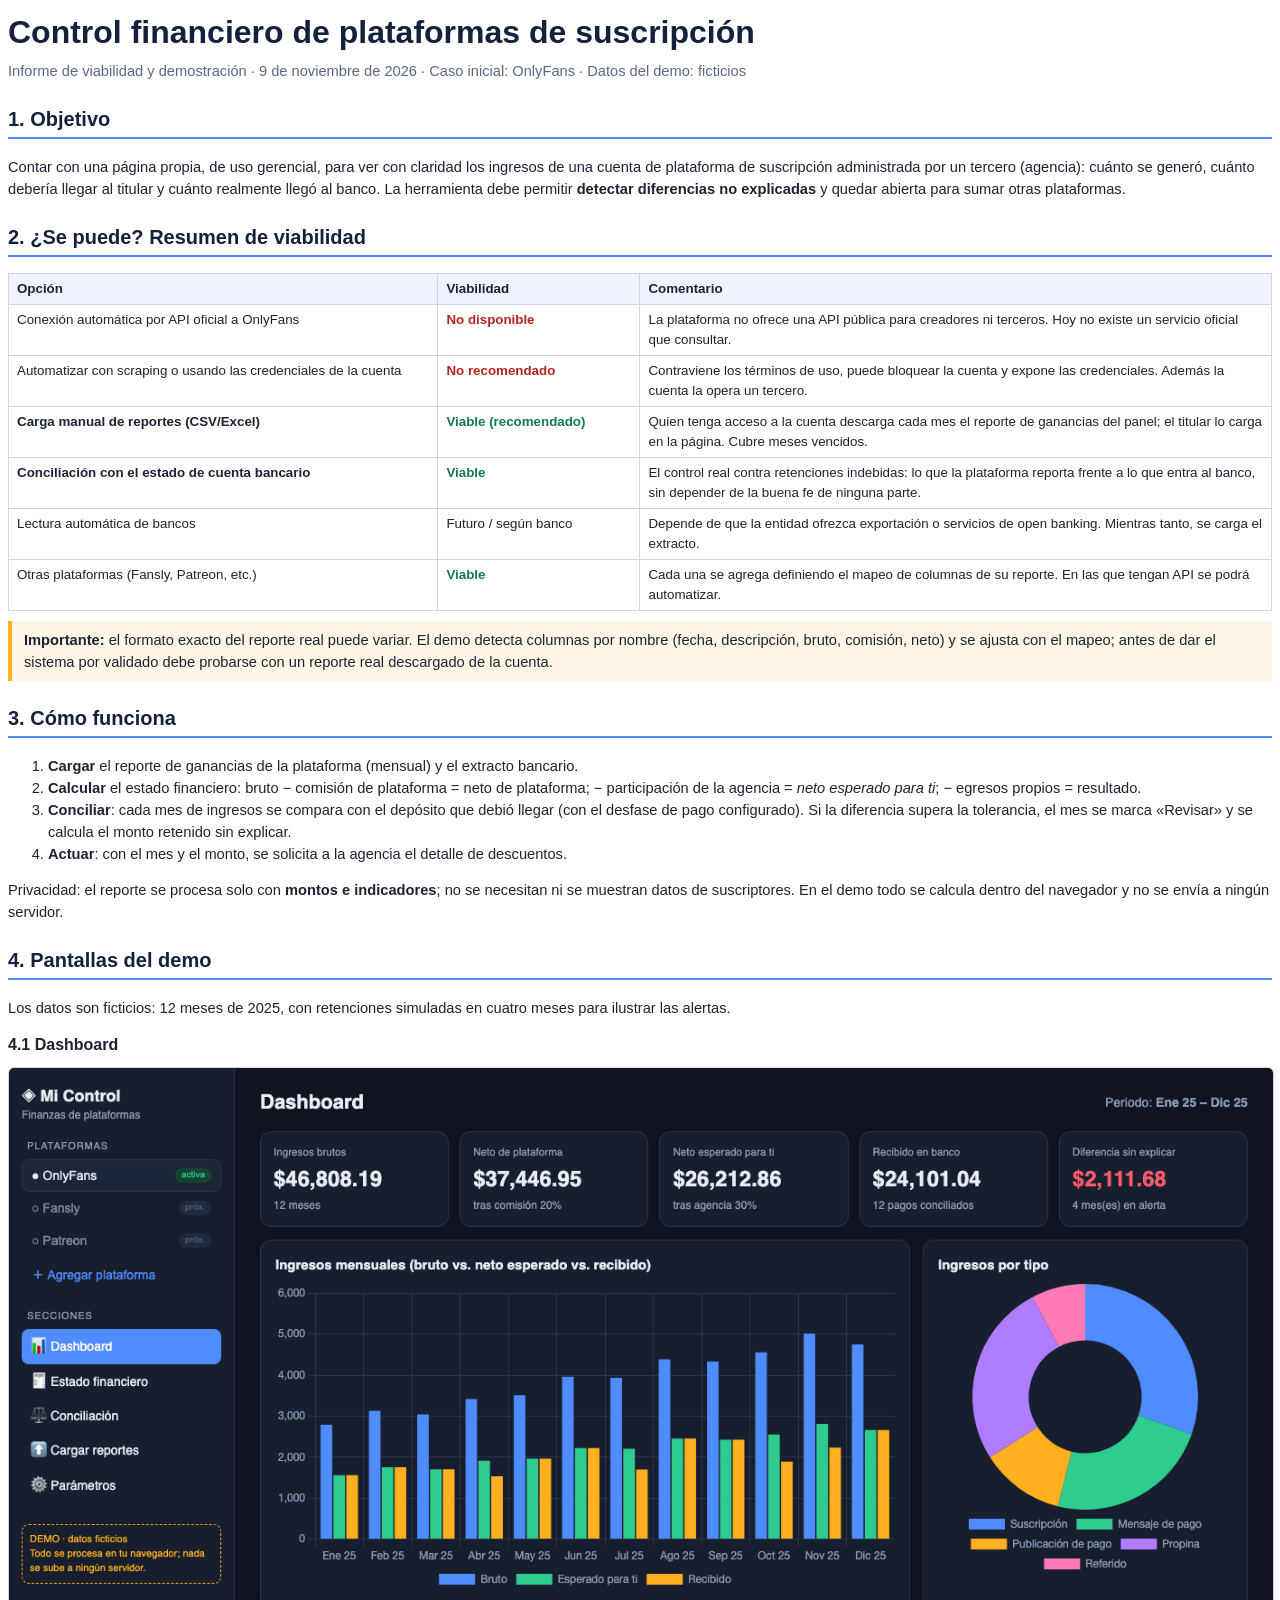
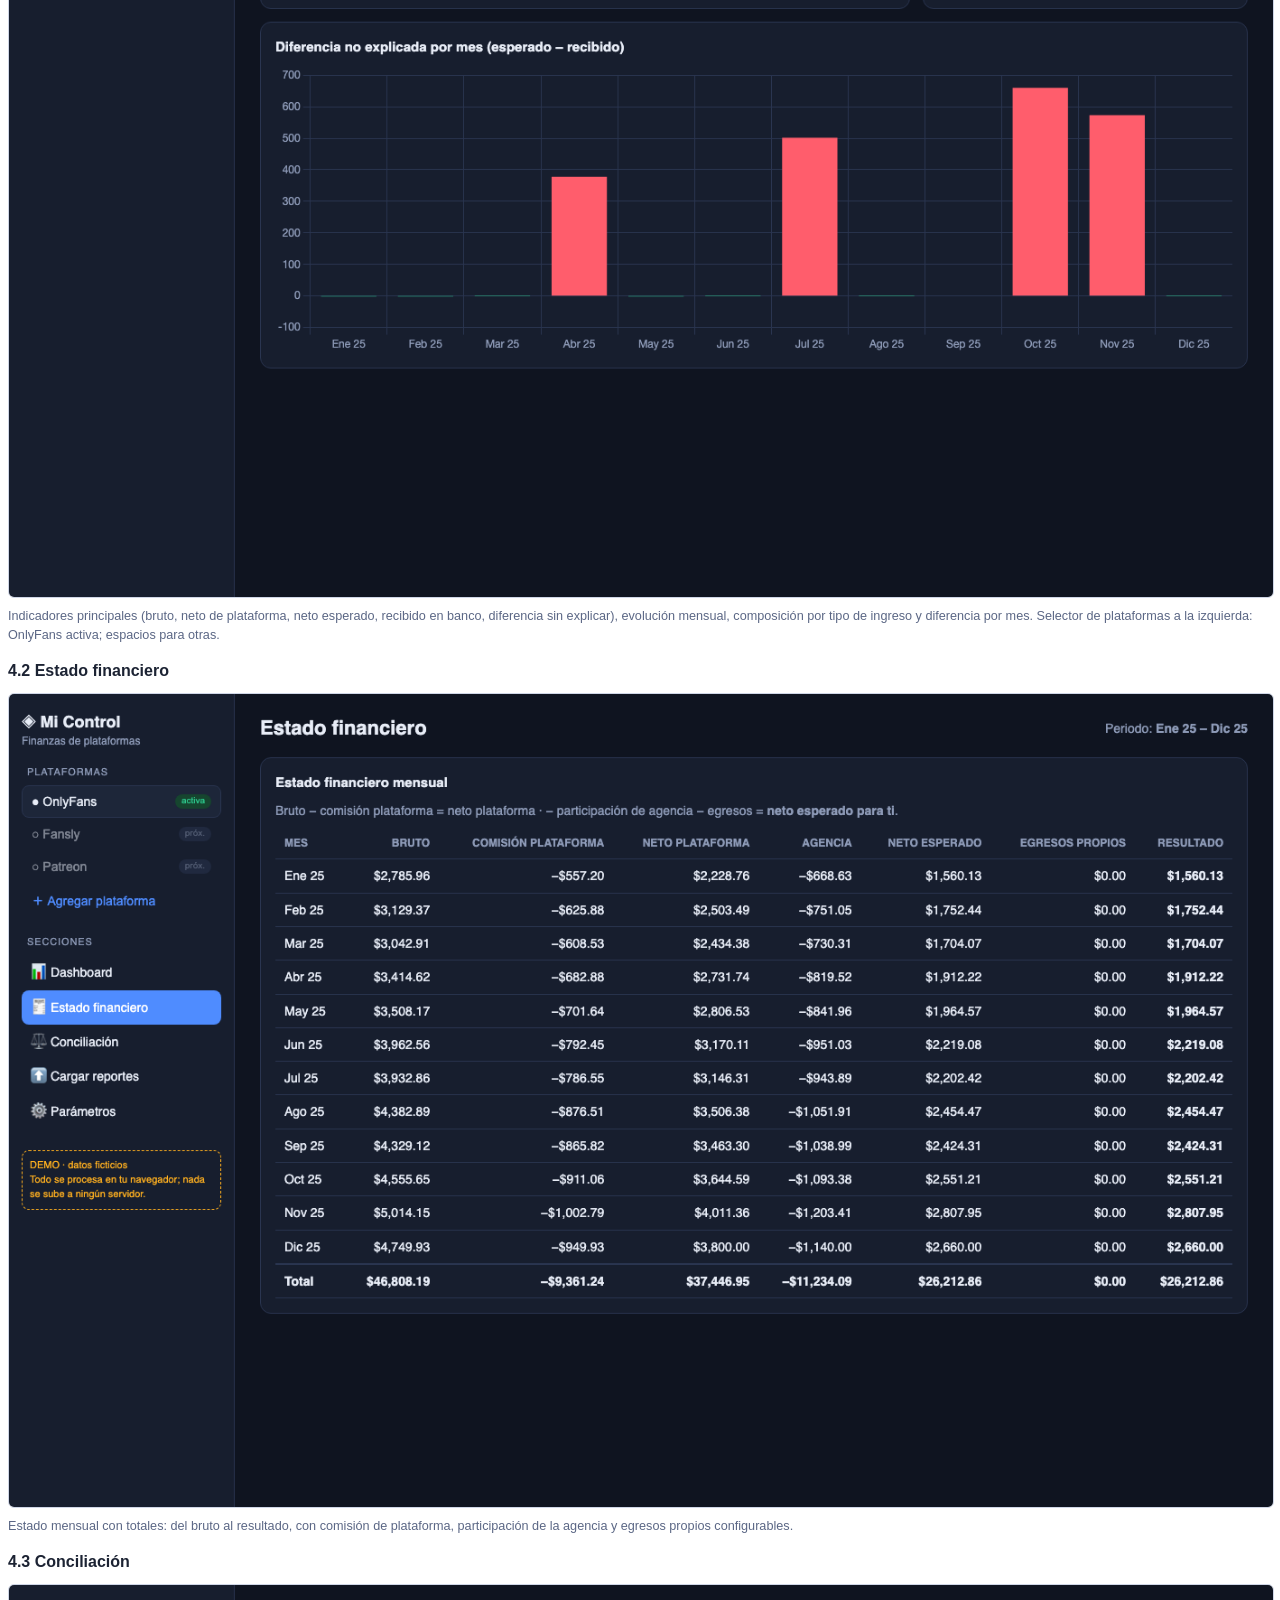
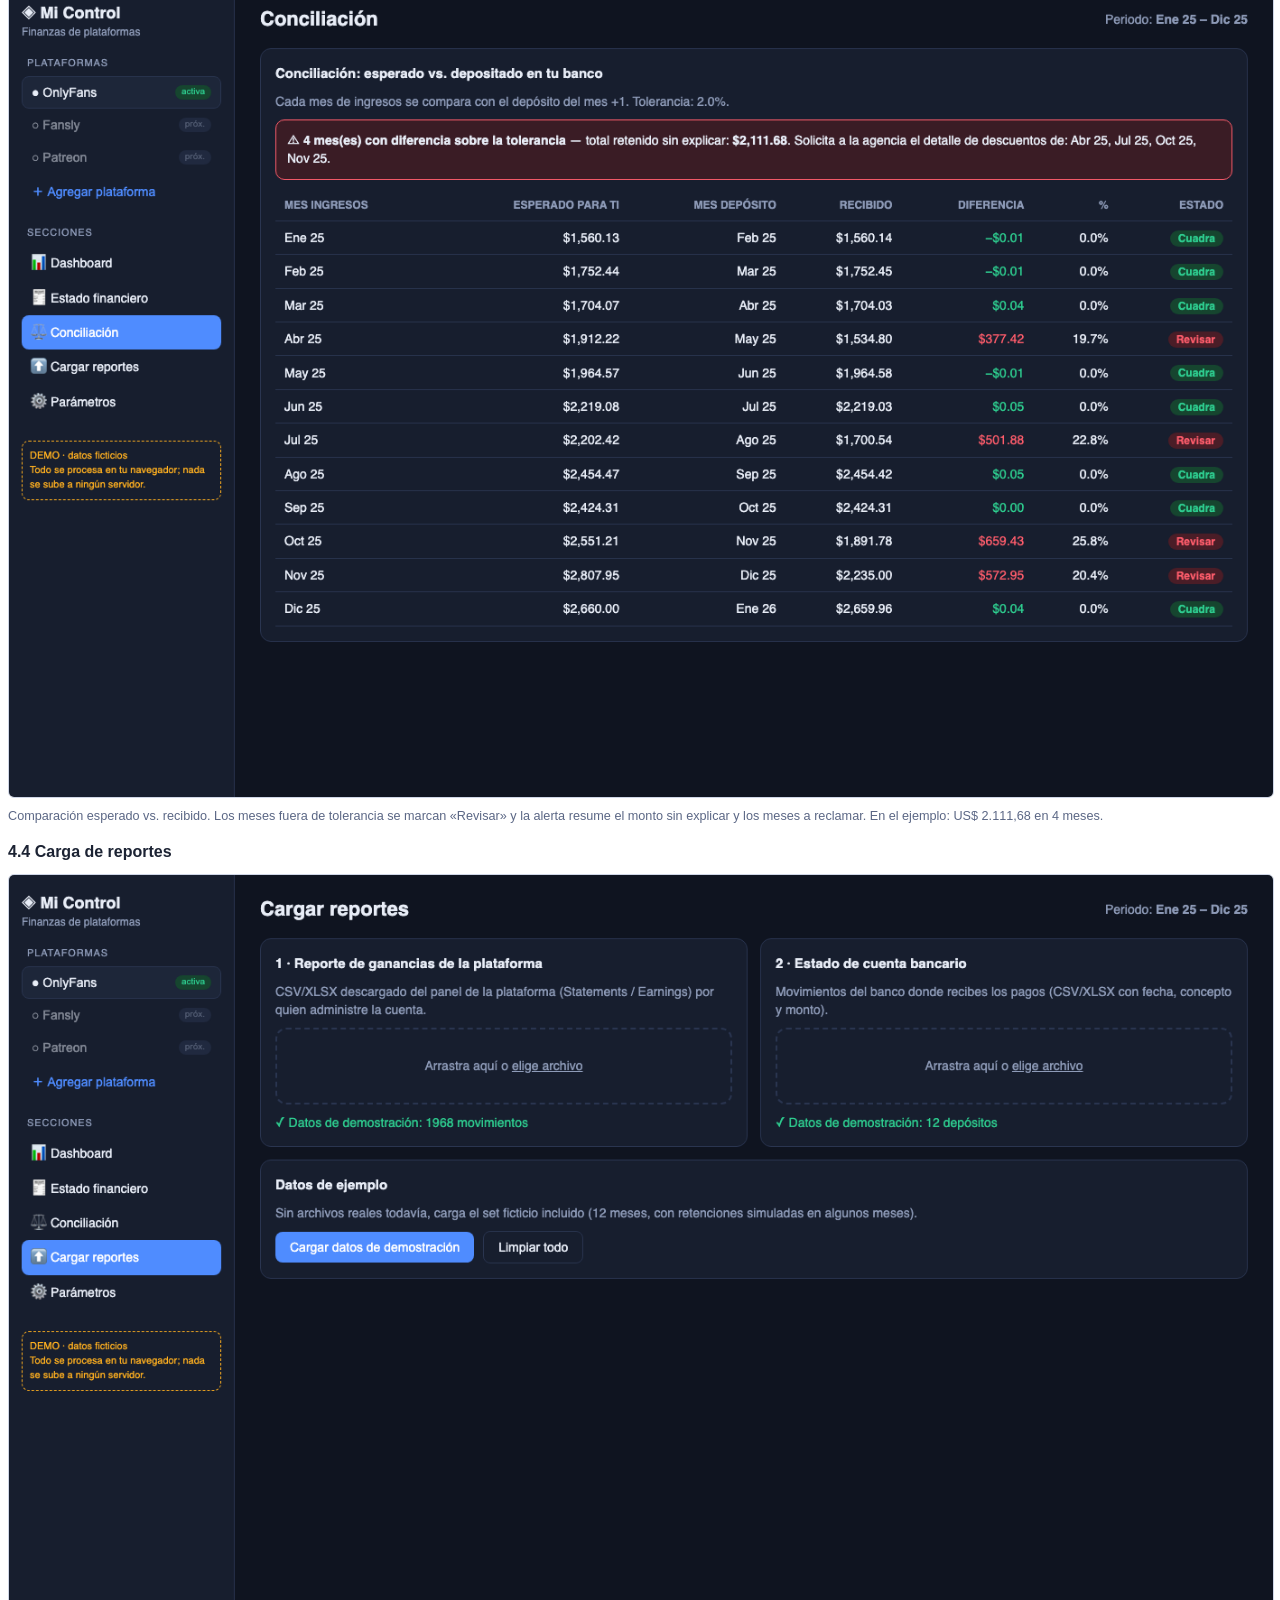
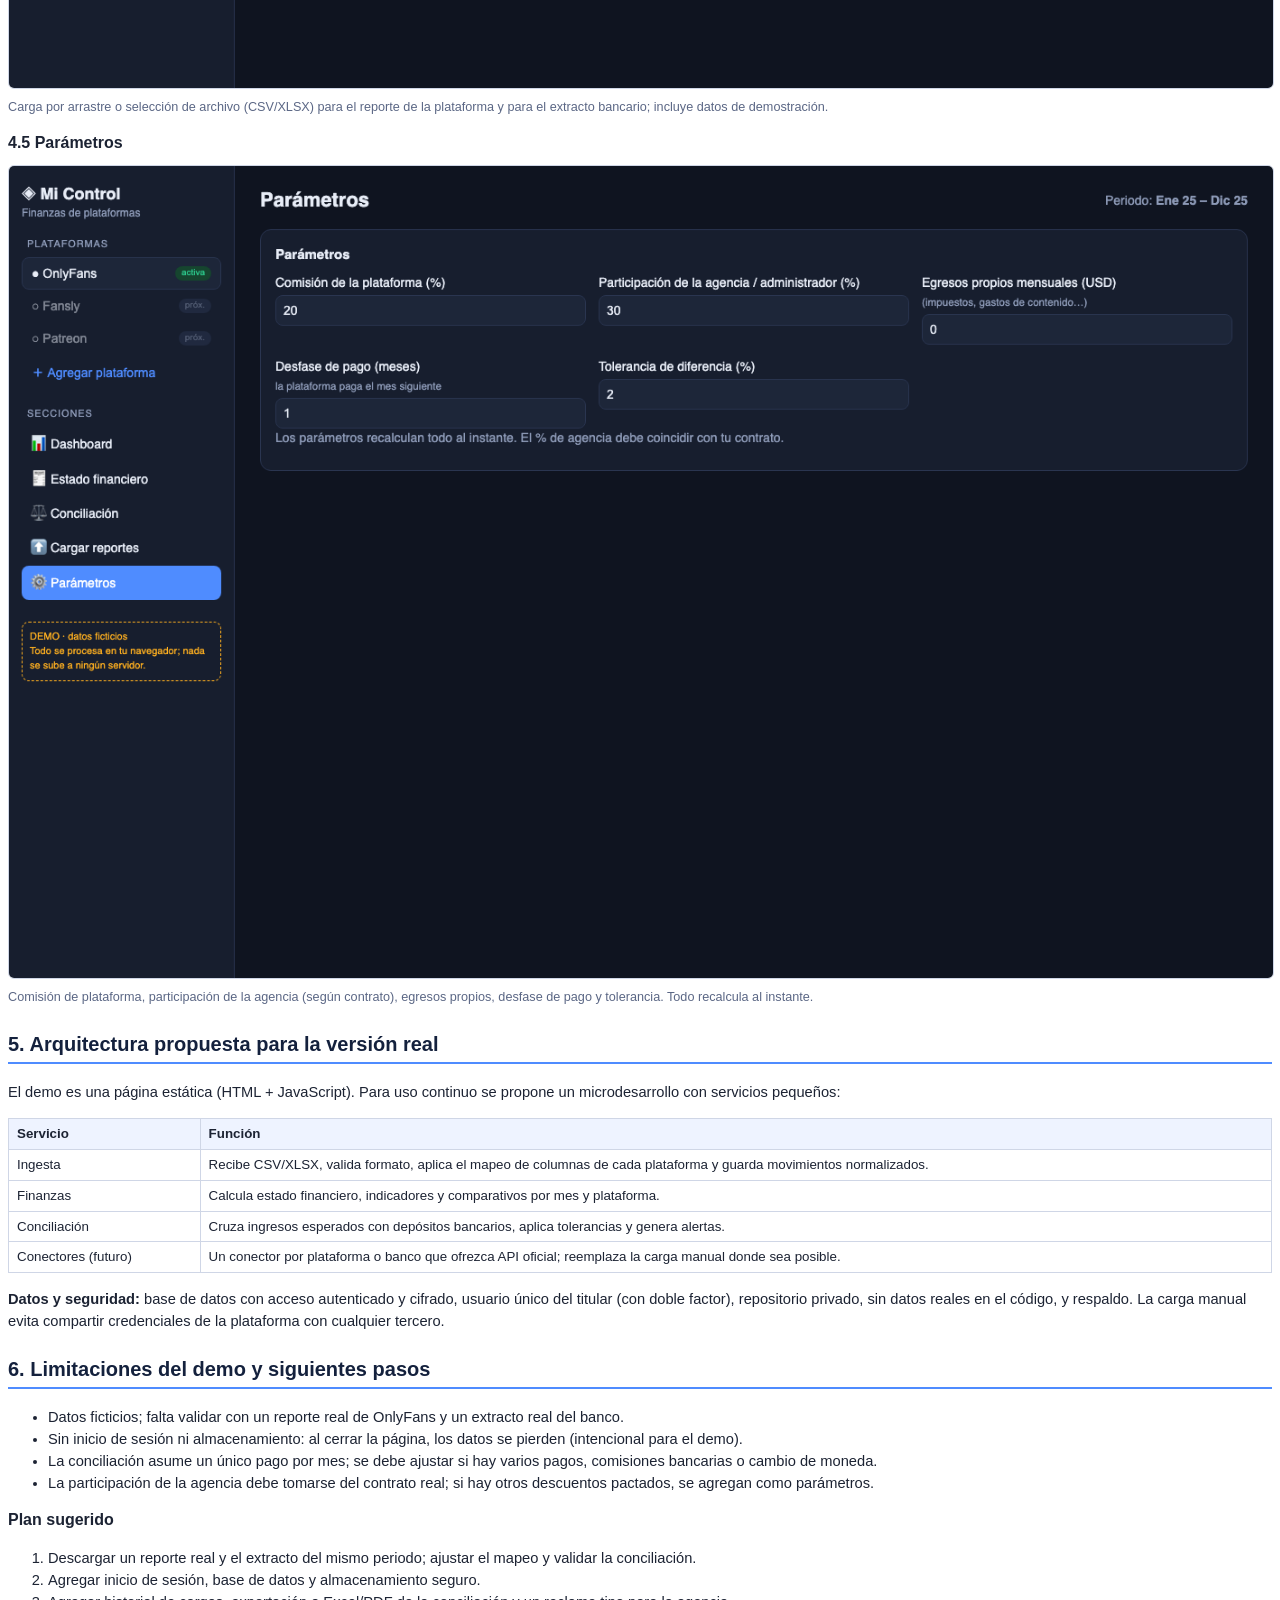
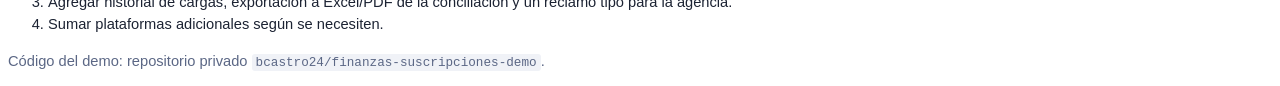
==== informe/informe.html @ e1f238df "Demo de control financiero de plataformas de suscripción + informe de viabilidad Co-Authored-By: Cla" ====
<!doctype html><html lang="es"><head><meta charset="utf-8"><title>Informe de viabilidad — Control financiero de plataformas de suscripción</title>
<style>
@page{size:A4;margin:16mm 15mm}body{font:11pt/1.5 -apple-system,Helvetica,Arial,sans-serif;color:#1c2333}
h1{font-size:24pt;margin:0 0 4px;color:#14213d}h2{font-size:15pt;color:#14213d;border-bottom:2px solid #4f8cff;padding-bottom:3px;margin-top:22px;page-break-after:avoid}h3{font-size:12pt;margin:14px 0 4px}
.sub{color:#5b6785;margin-bottom:14px}.box{background:#eef3ff;border-left:4px solid #4f8cff;padding:8px 12px;margin:10px 0}.warn{background:#fff6e5;border-left-color:#ffb020}
table{border-collapse:collapse;width:100%;font-size:10pt;margin:8px 0}th,td{border:1px solid #cfd6e6;padding:5px 8px;text-align:left;vertical-align:top}th{background:#eef3ff}
figure{margin:10px 0;page-break-inside:avoid}figure img{width:100%;border:1px solid #cfd6e6;border-radius:6px}figcaption{font-size:9.5pt;color:#5b6785;margin-top:3px}
.ok{color:#127a4f;font-weight:600}.no{color:#b3261e;font-weight:600}.pb{page-break-before:always}code{background:#f0f2f7;padding:1px 4px;border-radius:3px;font-size:9.5pt}
</style></head><body>
<h1>Control financiero de plataformas de suscripción</h1>
<div class="sub">Informe de viabilidad y demostración · 9 de noviembre de 2026 · Caso inicial: OnlyFans · Datos del demo: ficticios</div>

<h2>1. Objetivo</h2>
<p>Contar con una página propia, de uso gerencial, para ver con claridad los ingresos de una cuenta de plataforma de suscripción administrada por un tercero (agencia): cuánto se generó, cuánto debería llegar al titular y cuánto realmente llegó al banco. La herramienta debe permitir <b>detectar diferencias no explicadas</b> y quedar abierta para sumar otras plataformas.</p>

<h2>2. ¿Se puede? Resumen de viabilidad</h2>
<table><tr><th style="width:34%">Opción</th><th style="width:16%">Viabilidad</th><th>Comentario</th></tr>
<tr><td>Conexión automática por API oficial a OnlyFans</td><td class="no">No disponible</td><td>La plataforma no ofrece una API pública para creadores ni terceros. Hoy no existe un servicio oficial que consultar.</td></tr>
<tr><td>Automatizar con scraping o usando las credenciales de la cuenta</td><td class="no">No recomendado</td><td>Contraviene los términos de uso, puede bloquear la cuenta y expone las credenciales. Además la cuenta la opera un tercero.</td></tr>
<tr><td><b>Carga manual de reportes (CSV/Excel)</b></td><td class="ok">Viable (recomendado)</td><td>Quien tenga acceso a la cuenta descarga cada mes el reporte de ganancias del panel; el titular lo carga en la página. Cubre meses vencidos.</td></tr>
<tr><td><b>Conciliación con el estado de cuenta bancario</b></td><td class="ok">Viable</td><td>El control real contra retenciones indebidas: lo que la plataforma reporta frente a lo que entra al banco, sin depender de la buena fe de ninguna parte.</td></tr>
<tr><td>Lectura automática de bancos</td><td>Futuro / según banco</td><td>Depende de que la entidad ofrezca exportación o servicios de open banking. Mientras tanto, se carga el extracto.</td></tr>
<tr><td>Otras plataformas (Fansly, Patreon, etc.)</td><td class="ok">Viable</td><td>Cada una se agrega definiendo el mapeo de columnas de su reporte. En las que tengan API se podrá automatizar.</td></tr></table>
<div class="box warn"><b>Importante:</b> el formato exacto del reporte real puede variar. El demo detecta columnas por nombre (fecha, descripción, bruto, comisión, neto) y se ajusta con el mapeo; antes de dar el sistema por validado debe probarse con un reporte real descargado de la cuenta.</div>

<h2>3. Cómo funciona</h2>
<ol><li><b>Cargar</b> el reporte de ganancias de la plataforma (mensual) y el extracto bancario.</li>
<li><b>Calcular</b> el estado financiero: bruto − comisión de plataforma = neto de plataforma; − participación de la agencia = <i>neto esperado para ti</i>; − egresos propios = resultado.</li>
<li><b>Conciliar</b>: cada mes de ingresos se compara con el depósito que debió llegar (con el desfase de pago configurado). Si la diferencia supera la tolerancia, el mes se marca «Revisar» y se calcula el monto retenido sin explicar.</li>
<li><b>Actuar</b>: con el mes y el monto, se solicita a la agencia el detalle de descuentos.</li></ol>
<p>Privacidad: el reporte se procesa solo con <b>montos e indicadores</b>; no se necesitan ni se muestran datos de suscriptores. En el demo todo se calcula dentro del navegador y no se envía a ningún servidor.</p>

<h2 class="pb">4. Pantallas del demo</h2>
<p>Los datos son ficticios: 12 meses de 2025, con retenciones simuladas en cuatro meses para ilustrar las alertas.</p>
<h3>4.1 Dashboard</h3>
<figure><img src="capturas/dash.png"><figcaption>Indicadores principales (bruto, neto de plataforma, neto esperado, recibido en banco, diferencia sin explicar), evolución mensual, composición por tipo de ingreso y diferencia por mes. Selector de plataformas a la izquierda: OnlyFans activa; espacios para otras.</figcaption></figure>
<h3 class="pb">4.2 Estado financiero</h3>
<figure><img src="capturas/estado.png"><figcaption>Estado mensual con totales: del bruto al resultado, con comisión de plataforma, participación de la agencia y egresos propios configurables.</figcaption></figure>
<h3>4.3 Conciliación</h3>
<figure><img src="capturas/conc.png"><figcaption>Comparación esperado vs. recibido. Los meses fuera de tolerancia se marcan «Revisar» y la alerta resume el monto sin explicar y los meses a reclamar. En el ejemplo: US$ 2.111,68 en 4 meses.</figcaption></figure>
<h3 class="pb">4.4 Carga de reportes</h3>
<figure><img src="capturas/cargar.png"><figcaption>Carga por arrastre o selección de archivo (CSV/XLSX) para el reporte de la plataforma y para el extracto bancario; incluye datos de demostración.</figcaption></figure>
<h3>4.5 Parámetros</h3>
<figure><img src="capturas/config.png"><figcaption>Comisión de plataforma, participación de la agencia (según contrato), egresos propios, desfase de pago y tolerancia. Todo recalcula al instante.</figcaption></figure>

<h2>5. Arquitectura propuesta para la versión real</h2>
<p>El demo es una página estática (HTML + JavaScript). Para uso continuo se propone un microdesarrollo con servicios pequeños:</p>
<table><tr><th>Servicio</th><th>Función</th></tr>
<tr><td>Ingesta</td><td>Recibe CSV/XLSX, valida formato, aplica el mapeo de columnas de cada plataforma y guarda movimientos normalizados.</td></tr>
<tr><td>Finanzas</td><td>Calcula estado financiero, indicadores y comparativos por mes y plataforma.</td></tr>
<tr><td>Conciliación</td><td>Cruza ingresos esperados con depósitos bancarios, aplica tolerancias y genera alertas.</td></tr>
<tr><td>Conectores (futuro)</td><td>Un conector por plataforma o banco que ofrezca API oficial; reemplaza la carga manual donde sea posible.</td></tr></table>
<p><b>Datos y seguridad:</b> base de datos con acceso autenticado y cifrado, usuario único del titular (con doble factor), repositorio privado, sin datos reales en el código, y respaldo. La carga manual evita compartir credenciales de la plataforma con cualquier tercero.</p>

<h2>6. Limitaciones del demo y siguientes pasos</h2>
<ul><li>Datos ficticios; falta validar con un reporte real de OnlyFans y un extracto real del banco.</li>
<li>Sin inicio de sesión ni almacenamiento: al cerrar la página, los datos se pierden (intencional para el demo).</li>
<li>La conciliación asume un único pago por mes; se debe ajustar si hay varios pagos, comisiones bancarias o cambio de moneda.</li>
<li>La participación de la agencia debe tomarse del contrato real; si hay otros descuentos pactados, se agregan como parámetros.</li></ul>
<h3>Plan sugerido</h3>
<ol><li>Descargar un reporte real y el extracto del mismo periodo; ajustar el mapeo y validar la conciliación.</li>
<li>Agregar inicio de sesión, base de datos y almacenamiento seguro.</li>
<li>Agregar historial de cargas, exportación a Excel/PDF de la conciliación y un reclamo tipo para la agencia.</li>
<li>Sumar plataformas adicionales según se necesiten.</li></ol>
<p class="sub">Código del demo: repositorio privado <code>bcastro24/finanzas-suscripciones-demo</code>.</p>
</body></html>
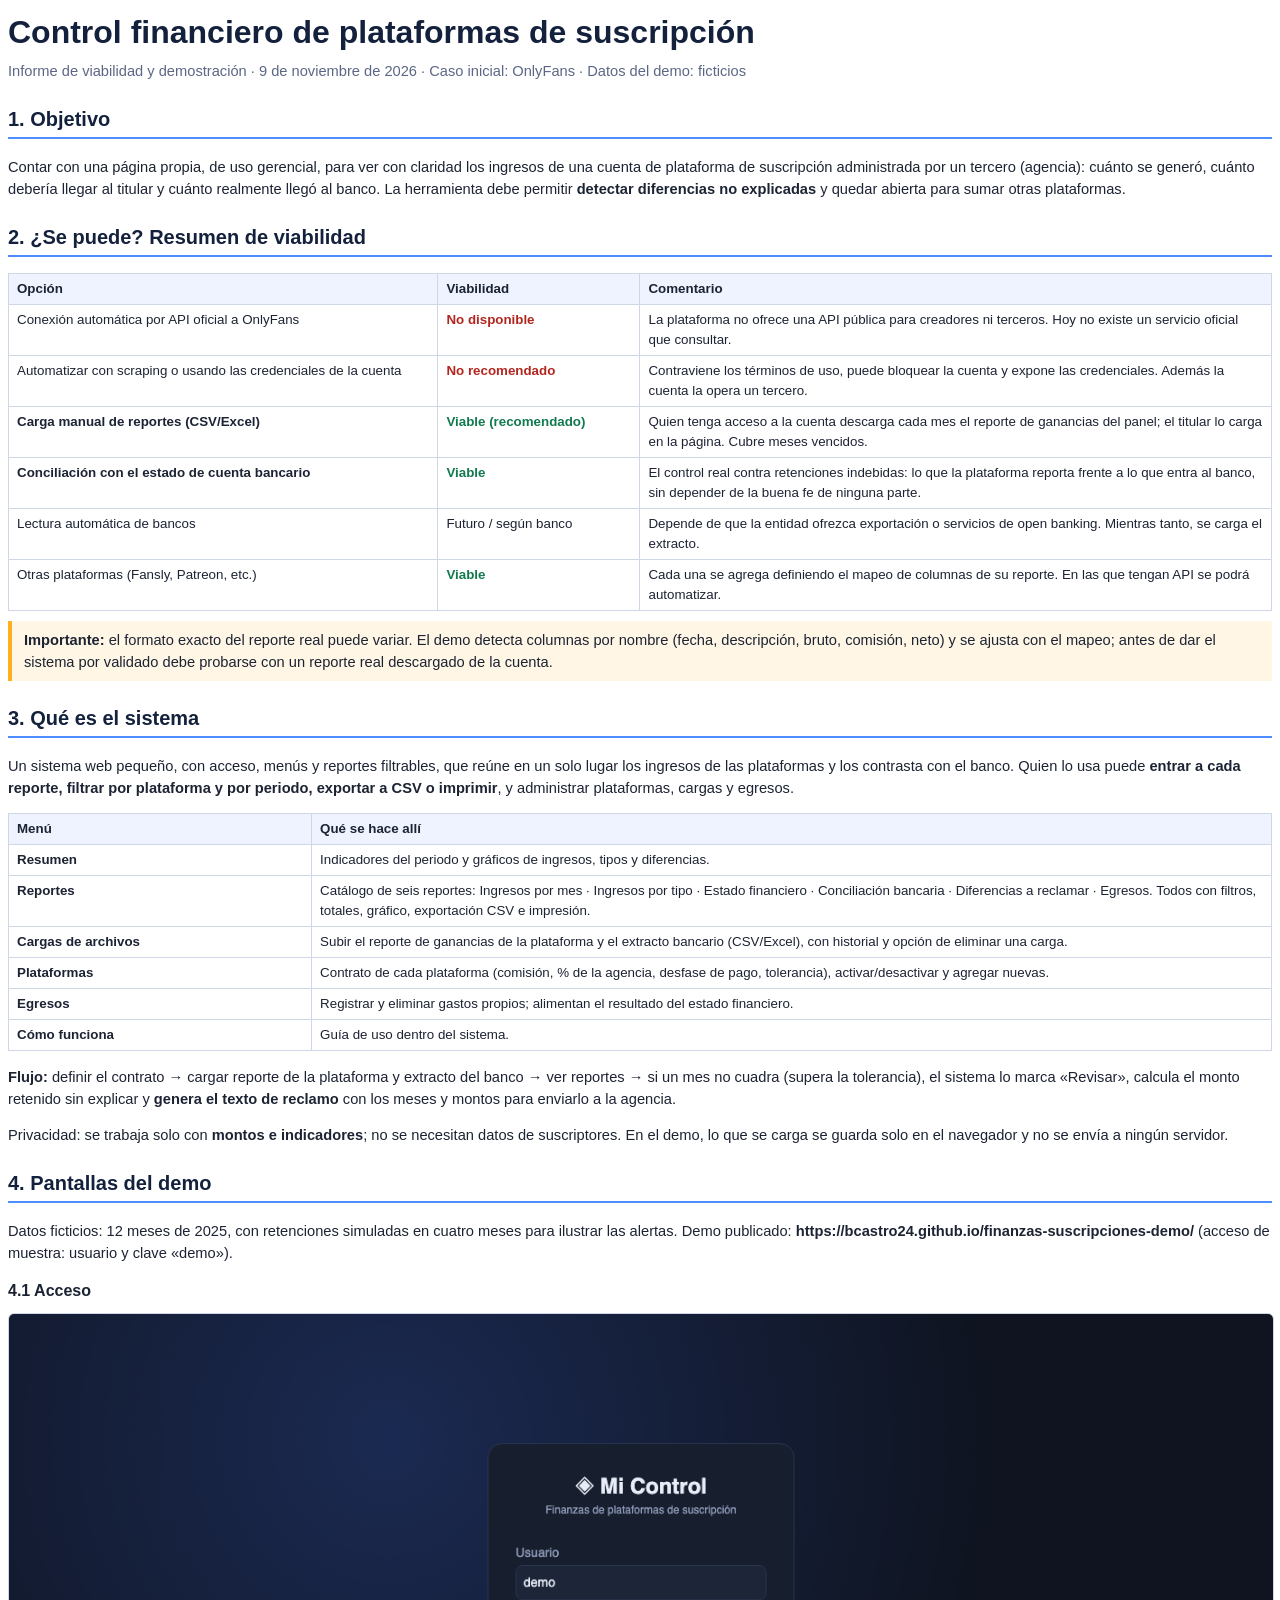
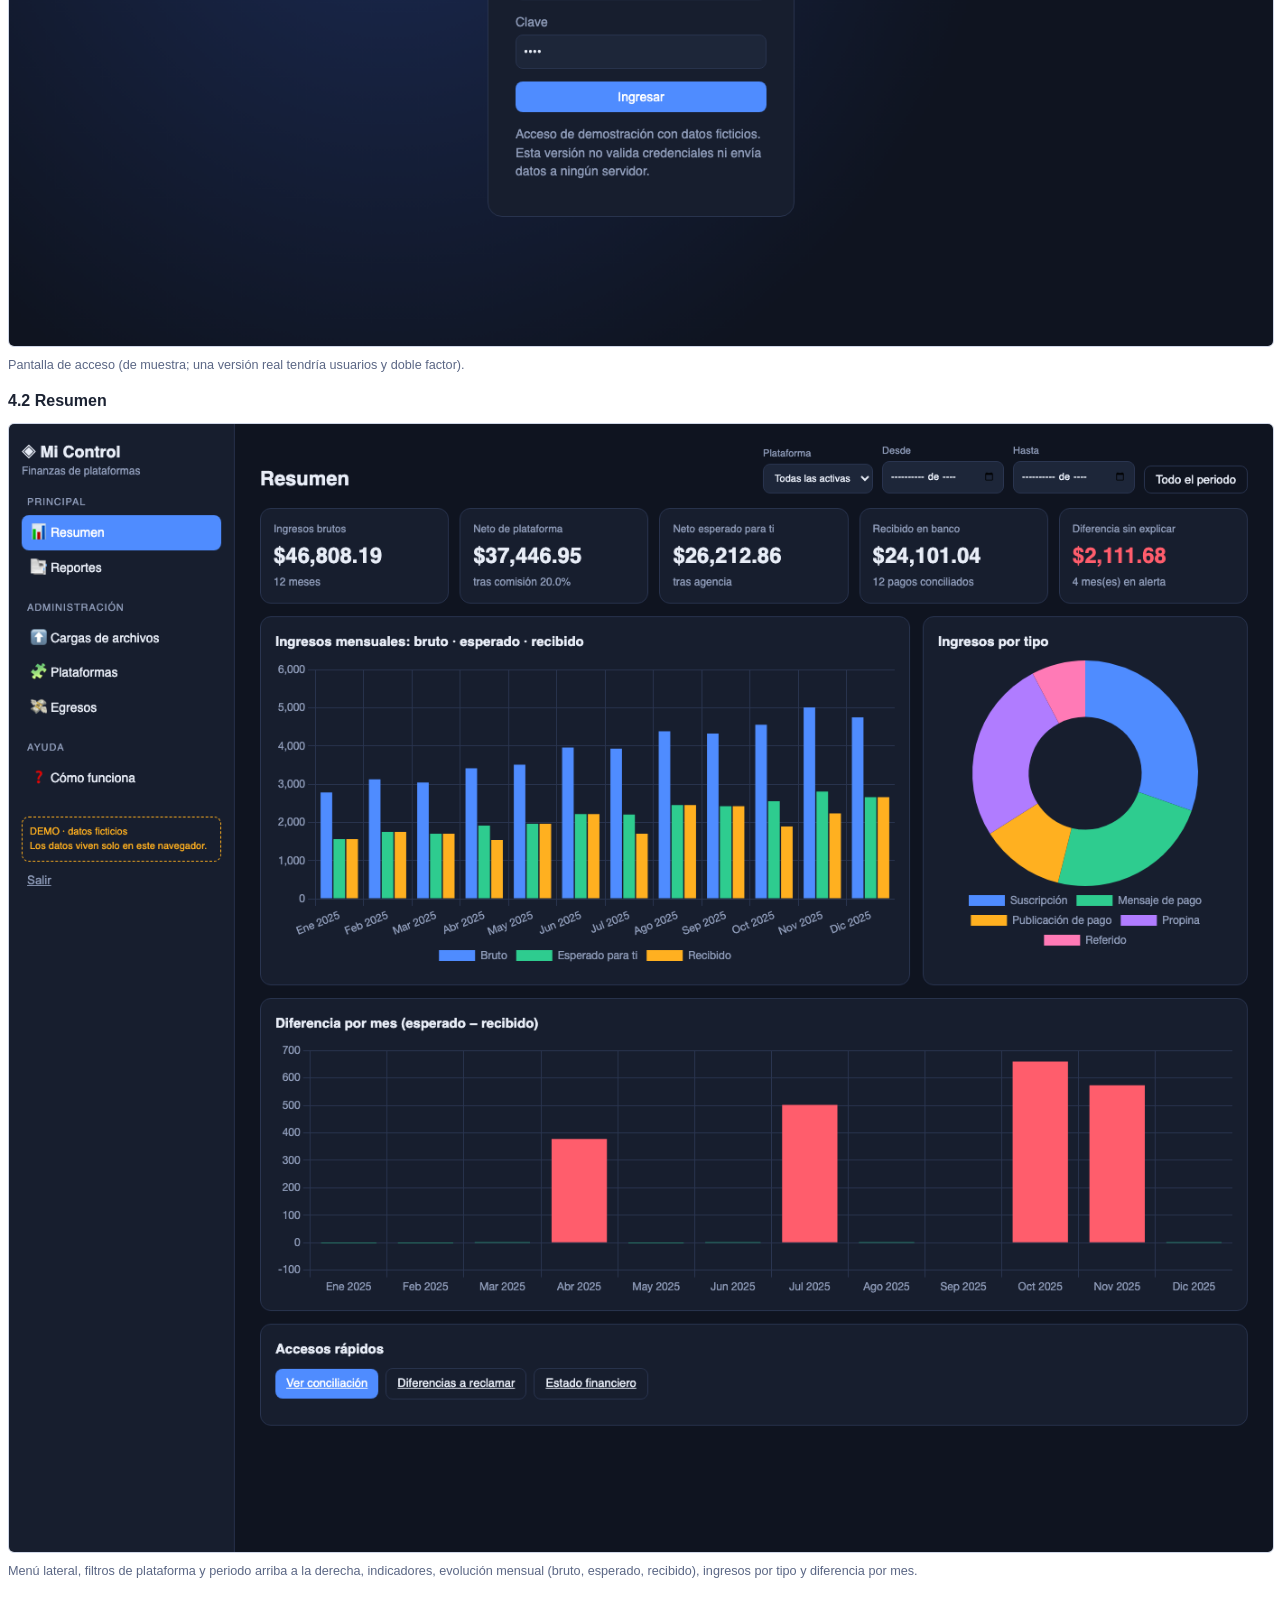
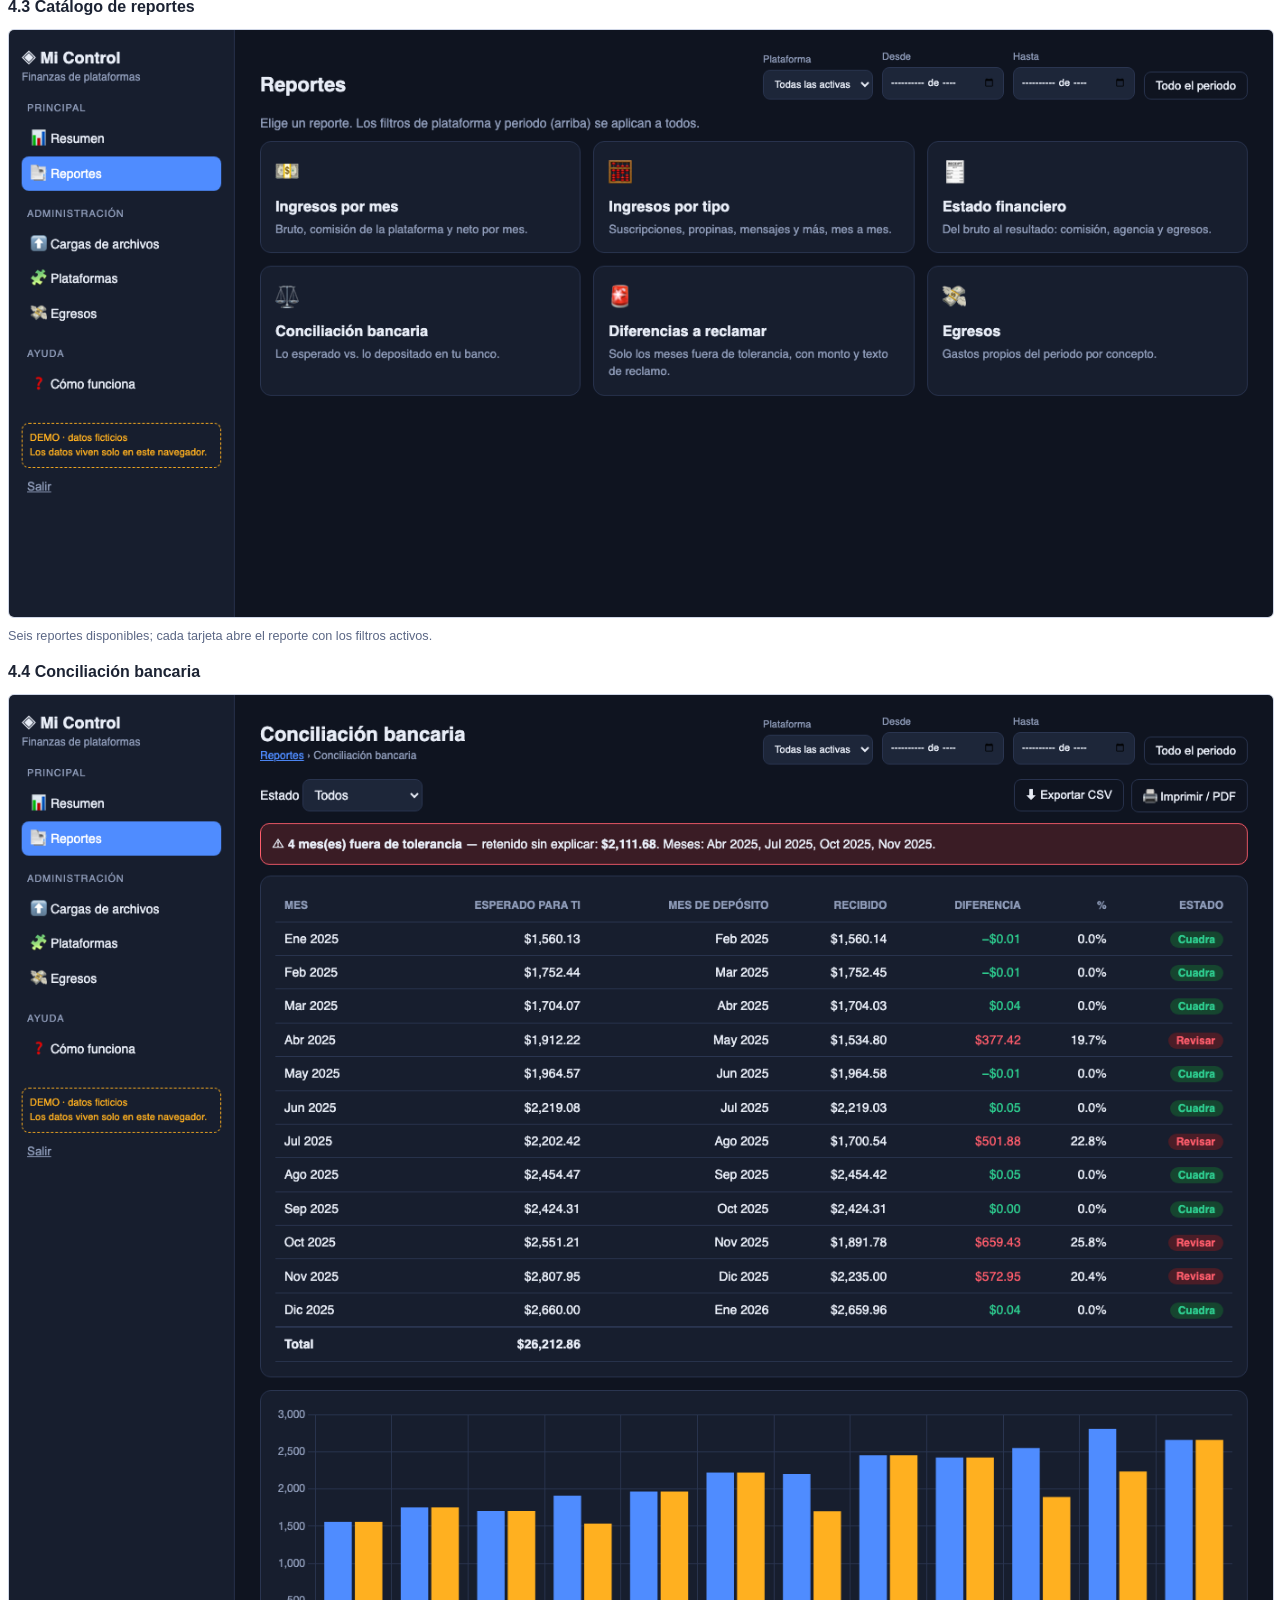
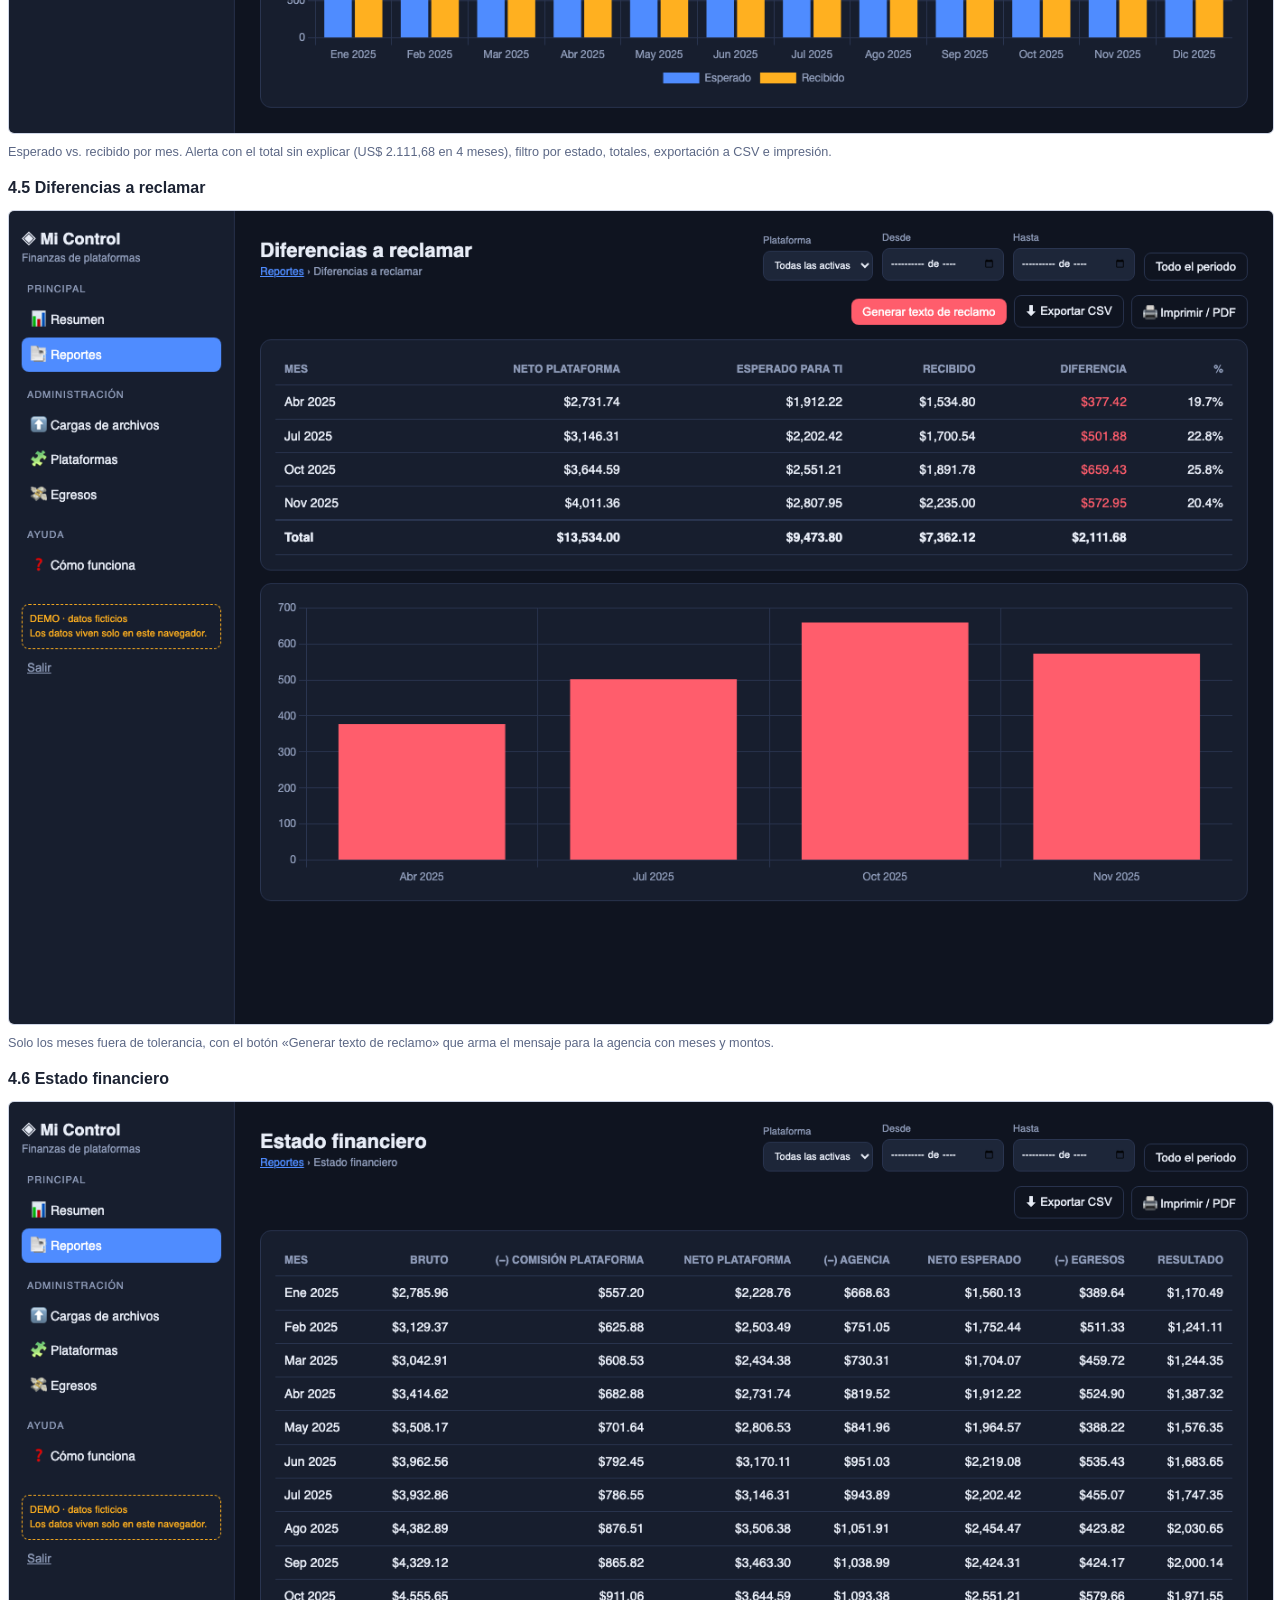
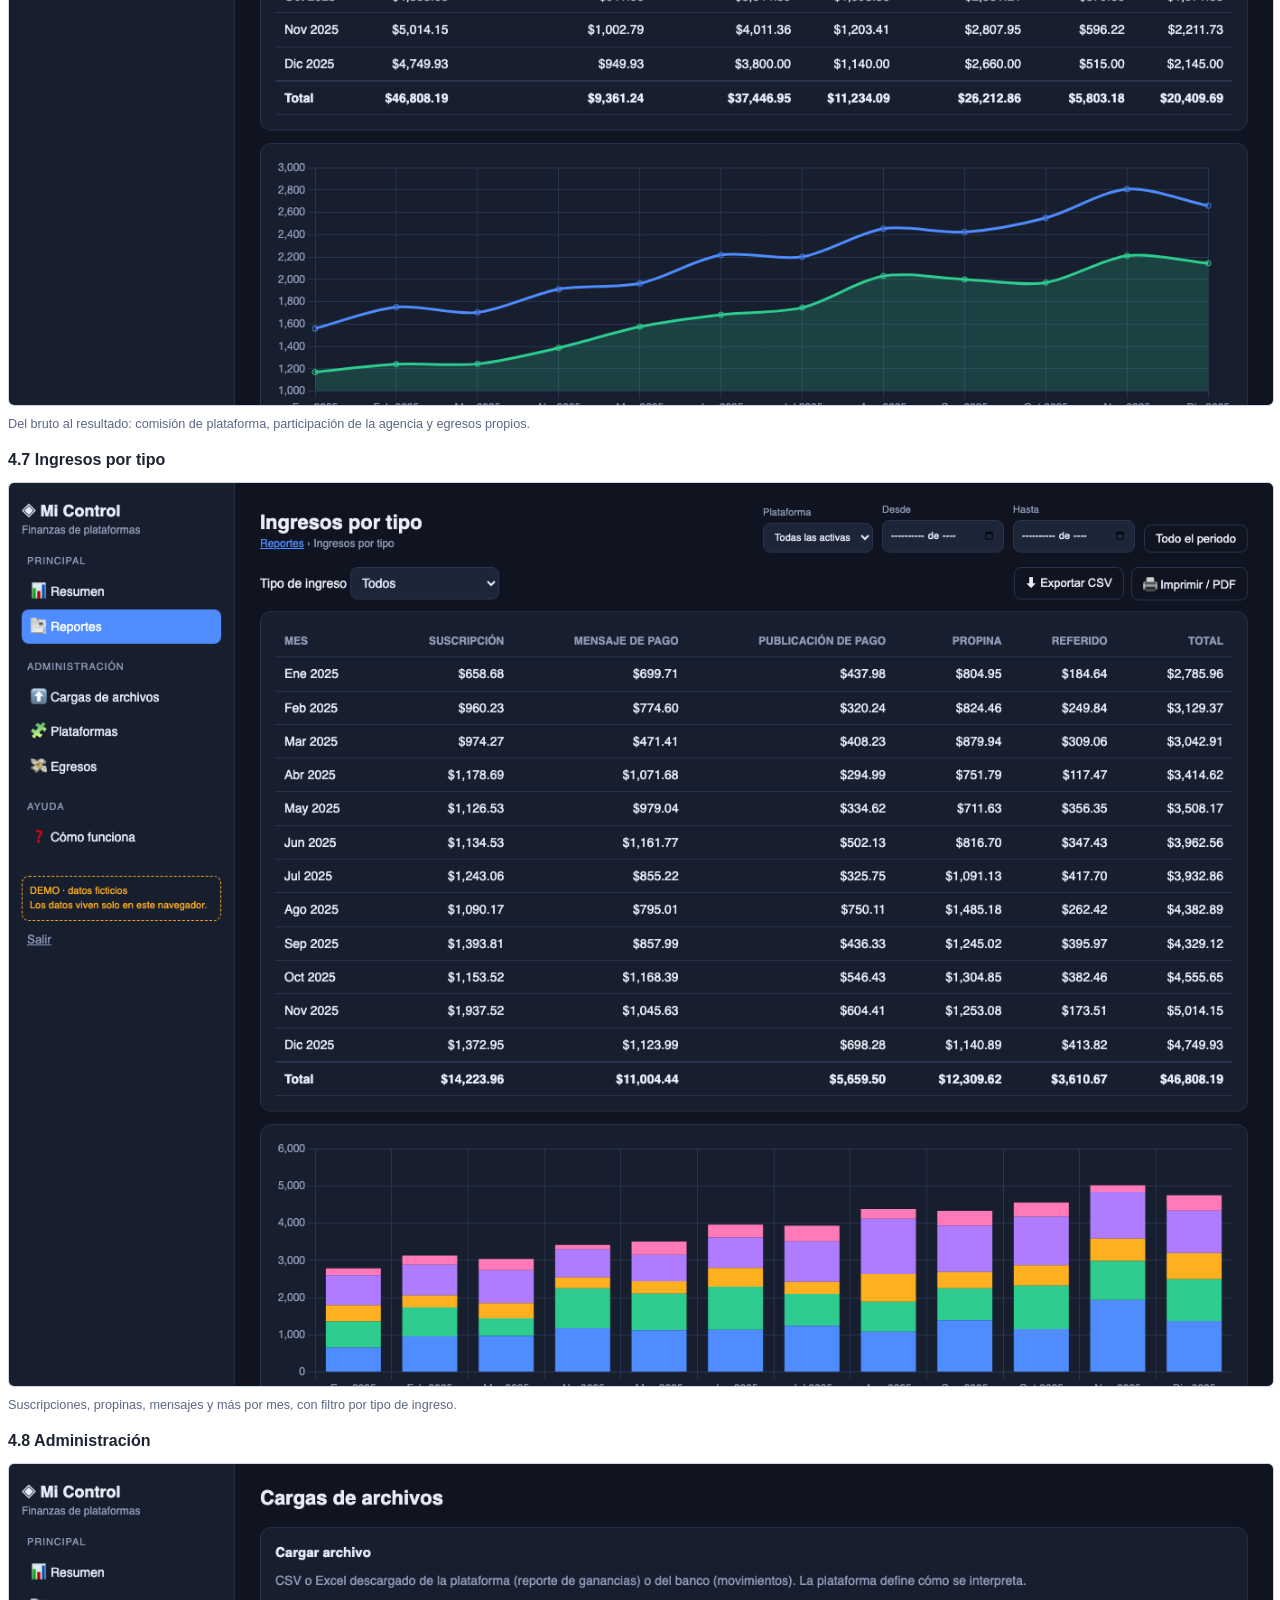
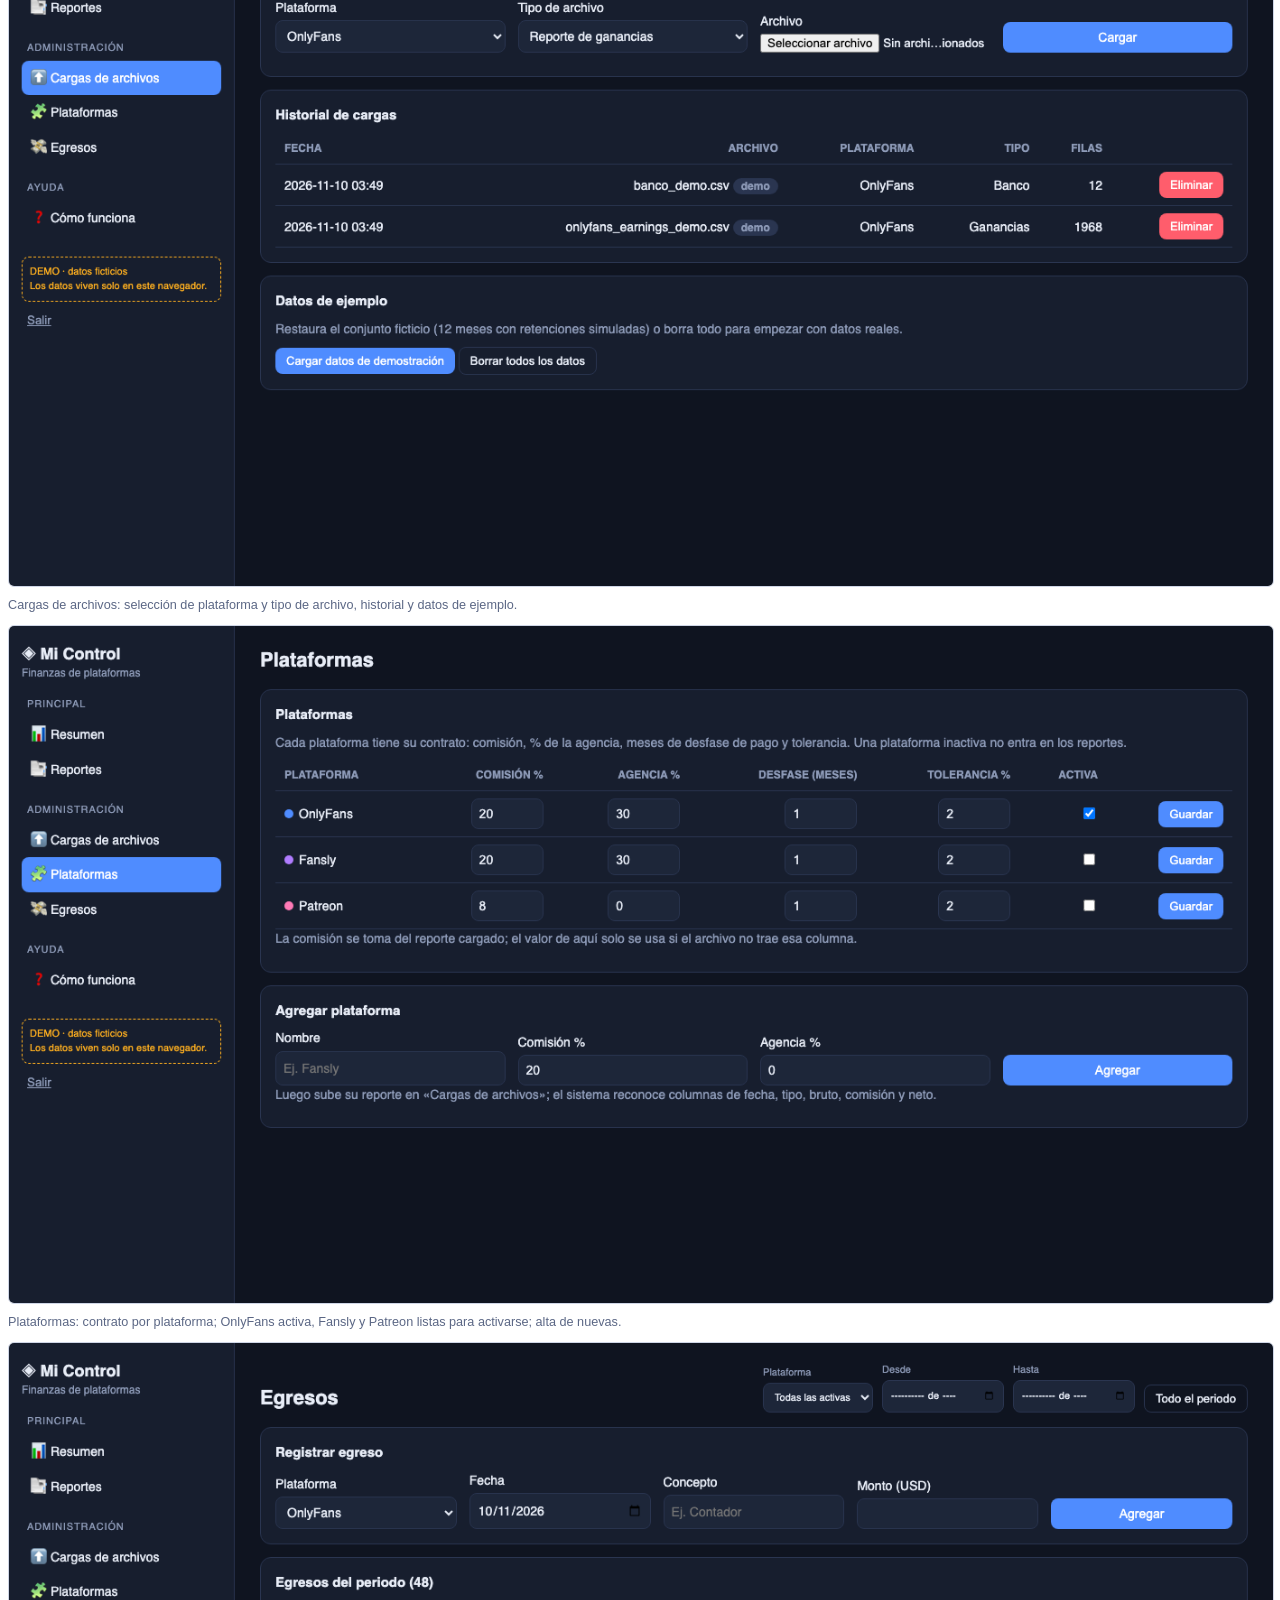
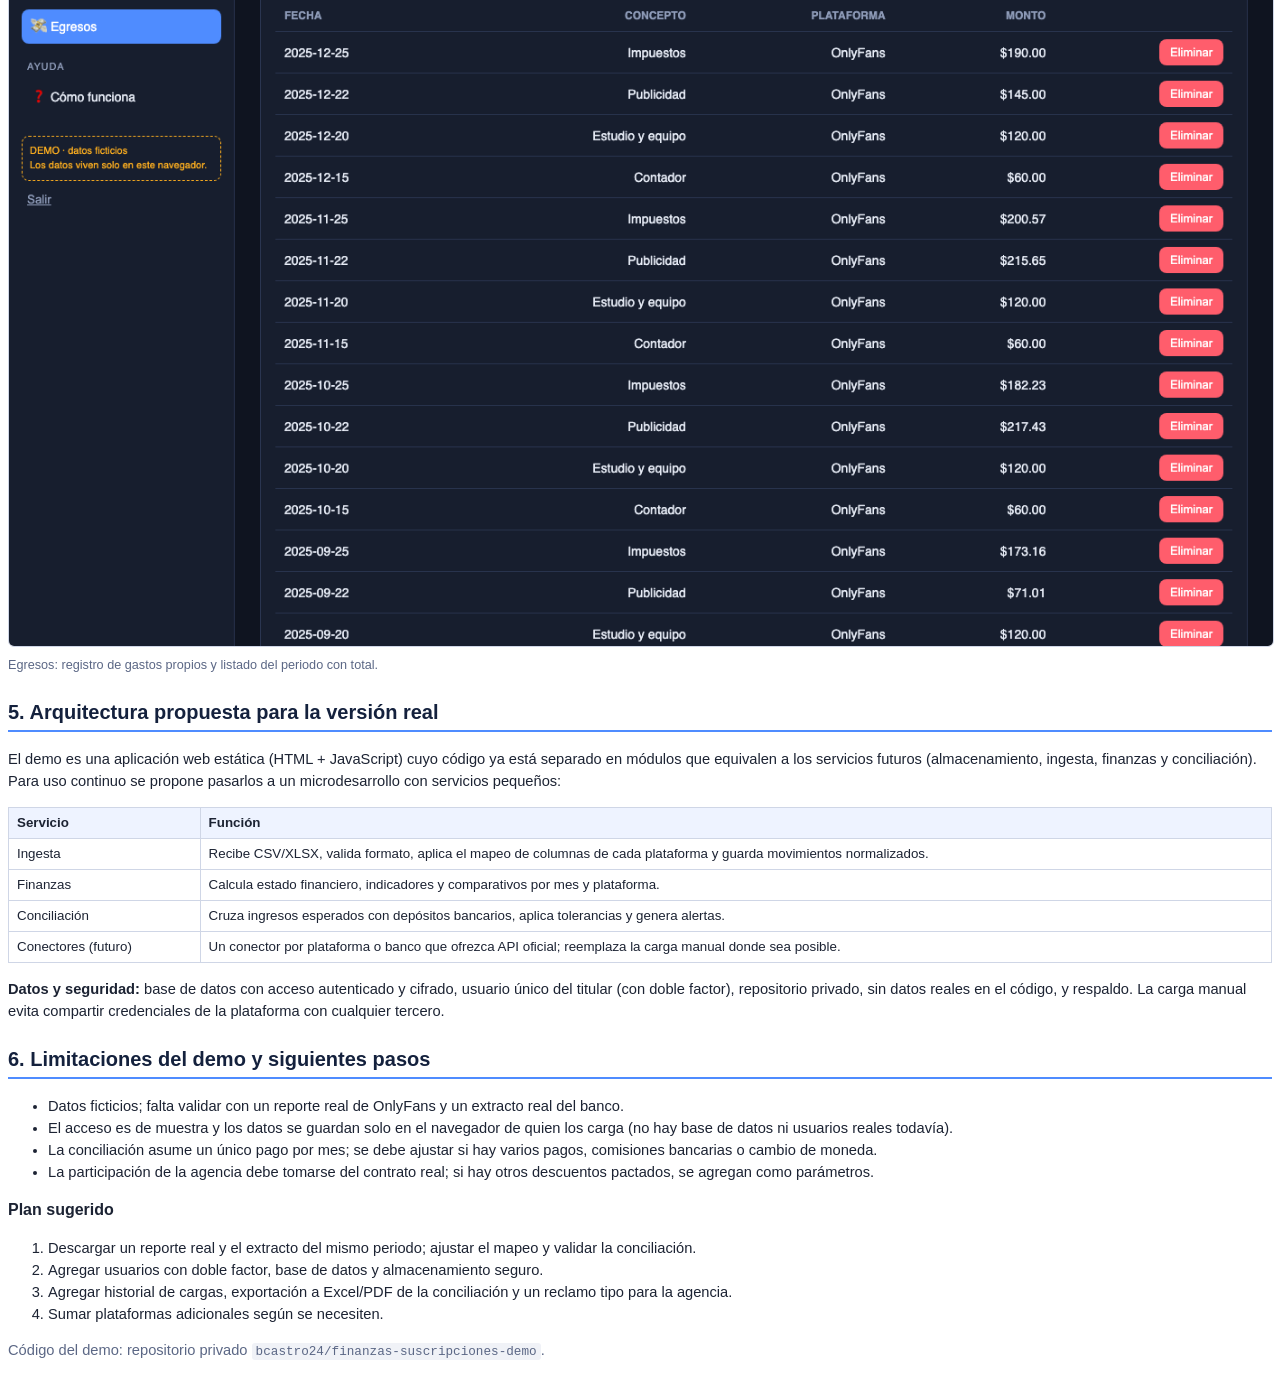
==== commit 7f4df8ed: "Sistema multi-menú: reportes con filtros, administración de plataformas, cargas y egresos; informe a" ====
--- a/informe/informe.html
+++ b/informe/informe.html
@@ -23,28 +23,41 @@
 <tr><td>Otras plataformas (Fansly, Patreon, etc.)</td><td class="ok">Viable</td><td>Cada una se agrega definiendo el mapeo de columnas de su reporte. En las que tengan API se podrá automatizar.</td></tr></table>
 <div class="box warn"><b>Importante:</b> el formato exacto del reporte real puede variar. El demo detecta columnas por nombre (fecha, descripción, bruto, comisión, neto) y se ajusta con el mapeo; antes de dar el sistema por validado debe probarse con un reporte real descargado de la cuenta.</div>
 
-<h2>3. Cómo funciona</h2>
-<ol><li><b>Cargar</b> el reporte de ganancias de la plataforma (mensual) y el extracto bancario.</li>
-<li><b>Calcular</b> el estado financiero: bruto − comisión de plataforma = neto de plataforma; − participación de la agencia = <i>neto esperado para ti</i>; − egresos propios = resultado.</li>
-<li><b>Conciliar</b>: cada mes de ingresos se compara con el depósito que debió llegar (con el desfase de pago configurado). Si la diferencia supera la tolerancia, el mes se marca «Revisar» y se calcula el monto retenido sin explicar.</li>
-<li><b>Actuar</b>: con el mes y el monto, se solicita a la agencia el detalle de descuentos.</li></ol>
-<p>Privacidad: el reporte se procesa solo con <b>montos e indicadores</b>; no se necesitan ni se muestran datos de suscriptores. En el demo todo se calcula dentro del navegador y no se envía a ningún servidor.</p>
+<h2>3. Qué es el sistema</h2>
+<p>Un sistema web pequeño, con acceso, menús y reportes filtrables, que reúne en un solo lugar los ingresos de las plataformas y los contrasta con el banco. Quien lo usa puede <b>entrar a cada reporte, filtrar por plataforma y por periodo, exportar a CSV o imprimir</b>, y administrar plataformas, cargas y egresos.</p>
+<table><tr><th style="width:24%">Menú</th><th>Qué se hace allí</th></tr>
+<tr><td><b>Resumen</b></td><td>Indicadores del periodo y gráficos de ingresos, tipos y diferencias.</td></tr>
+<tr><td><b>Reportes</b></td><td>Catálogo de seis reportes: Ingresos por mes · Ingresos por tipo · Estado financiero · Conciliación bancaria · Diferencias a reclamar · Egresos. Todos con filtros, totales, gráfico, exportación CSV e impresión.</td></tr>
+<tr><td><b>Cargas de archivos</b></td><td>Subir el reporte de ganancias de la plataforma y el extracto bancario (CSV/Excel), con historial y opción de eliminar una carga.</td></tr>
+<tr><td><b>Plataformas</b></td><td>Contrato de cada plataforma (comisión, % de la agencia, desfase de pago, tolerancia), activar/desactivar y agregar nuevas.</td></tr>
+<tr><td><b>Egresos</b></td><td>Registrar y eliminar gastos propios; alimentan el resultado del estado financiero.</td></tr>
+<tr><td><b>Cómo funciona</b></td><td>Guía de uso dentro del sistema.</td></tr></table>
+<p><b>Flujo:</b> definir el contrato → cargar reporte de la plataforma y extracto del banco → ver reportes → si un mes no cuadra (supera la tolerancia), el sistema lo marca «Revisar», calcula el monto retenido sin explicar y <b>genera el texto de reclamo</b> con los meses y montos para enviarlo a la agencia.</p>
+<p>Privacidad: se trabaja solo con <b>montos e indicadores</b>; no se necesitan datos de suscriptores. En el demo, lo que se carga se guarda solo en el navegador y no se envía a ningún servidor.</p>
 
 <h2 class="pb">4. Pantallas del demo</h2>
-<p>Los datos son ficticios: 12 meses de 2025, con retenciones simuladas en cuatro meses para ilustrar las alertas.</p>
-<h3>4.1 Dashboard</h3>
-<figure><img src="capturas/dash.png"><figcaption>Indicadores principales (bruto, neto de plataforma, neto esperado, recibido en banco, diferencia sin explicar), evolución mensual, composición por tipo de ingreso y diferencia por mes. Selector de plataformas a la izquierda: OnlyFans activa; espacios para otras.</figcaption></figure>
-<h3 class="pb">4.2 Estado financiero</h3>
-<figure><img src="capturas/estado.png"><figcaption>Estado mensual con totales: del bruto al resultado, con comisión de plataforma, participación de la agencia y egresos propios configurables.</figcaption></figure>
-<h3>4.3 Conciliación</h3>
-<figure><img src="capturas/conc.png"><figcaption>Comparación esperado vs. recibido. Los meses fuera de tolerancia se marcan «Revisar» y la alerta resume el monto sin explicar y los meses a reclamar. En el ejemplo: US$ 2.111,68 en 4 meses.</figcaption></figure>
-<h3 class="pb">4.4 Carga de reportes</h3>
-<figure><img src="capturas/cargar.png"><figcaption>Carga por arrastre o selección de archivo (CSV/XLSX) para el reporte de la plataforma y para el extracto bancario; incluye datos de demostración.</figcaption></figure>
-<h3>4.5 Parámetros</h3>
-<figure><img src="capturas/config.png"><figcaption>Comisión de plataforma, participación de la agencia (según contrato), egresos propios, desfase de pago y tolerancia. Todo recalcula al instante.</figcaption></figure>
+<p>Datos ficticios: 12 meses de 2025, con retenciones simuladas en cuatro meses para ilustrar las alertas. Demo publicado: <b>https://bcastro24.github.io/finanzas-suscripciones-demo/</b> (acceso de muestra: usuario y clave «demo»).</p>
+<h3>4.1 Acceso</h3>
+<figure><img src="capturas/login.png"><figcaption>Pantalla de acceso (de muestra; una versión real tendría usuarios y doble factor).</figcaption></figure>
+<h3 class="pb">4.2 Resumen</h3>
+<figure><img src="capturas/resumen.png"><figcaption>Menú lateral, filtros de plataforma y periodo arriba a la derecha, indicadores, evolución mensual (bruto, esperado, recibido), ingresos por tipo y diferencia por mes.</figcaption></figure>
+<h3 class="pb">4.3 Catálogo de reportes</h3>
+<figure><img src="capturas/reportes.png"><figcaption>Seis reportes disponibles; cada tarjeta abre el reporte con los filtros activos.</figcaption></figure>
+<h3>4.4 Conciliación bancaria</h3>
+<figure><img src="capturas/r-conciliacion.png"><figcaption>Esperado vs. recibido por mes. Alerta con el total sin explicar (US$ 2.111,68 en 4 meses), filtro por estado, totales, exportación a CSV e impresión.</figcaption></figure>
+<h3 class="pb">4.5 Diferencias a reclamar</h3>
+<figure><img src="capturas/r-alertas.png"><figcaption>Solo los meses fuera de tolerancia, con el botón «Generar texto de reclamo» que arma el mensaje para la agencia con meses y montos.</figcaption></figure>
+<h3>4.6 Estado financiero</h3>
+<figure><img src="capturas/r-estado.png"><figcaption>Del bruto al resultado: comisión de plataforma, participación de la agencia y egresos propios.</figcaption></figure>
+<h3 class="pb">4.7 Ingresos por tipo</h3>
+<figure><img src="capturas/r-tipos.png"><figcaption>Suscripciones, propinas, mensajes y más por mes, con filtro por tipo de ingreso.</figcaption></figure>
+<h3>4.8 Administración</h3>
+<figure><img src="capturas/cargas.png"><figcaption>Cargas de archivos: selección de plataforma y tipo de archivo, historial y datos de ejemplo.</figcaption></figure>
+<figure><img src="capturas/plataformas.png"><figcaption>Plataformas: contrato por plataforma; OnlyFans activa, Fansly y Patreon listas para activarse; alta de nuevas.</figcaption></figure>
+<figure><img src="capturas/egresos.png"><figcaption>Egresos: registro de gastos propios y listado del periodo con total.</figcaption></figure>
 
 <h2>5. Arquitectura propuesta para la versión real</h2>
-<p>El demo es una página estática (HTML + JavaScript). Para uso continuo se propone un microdesarrollo con servicios pequeños:</p>
+<p>El demo es una aplicación web estática (HTML + JavaScript) cuyo código ya está separado en módulos que equivalen a los servicios futuros (almacenamiento, ingesta, finanzas y conciliación). Para uso continuo se propone pasarlos a un microdesarrollo con servicios pequeños:</p>
 <table><tr><th>Servicio</th><th>Función</th></tr>
 <tr><td>Ingesta</td><td>Recibe CSV/XLSX, valida formato, aplica el mapeo de columnas de cada plataforma y guarda movimientos normalizados.</td></tr>
 <tr><td>Finanzas</td><td>Calcula estado financiero, indicadores y comparativos por mes y plataforma.</td></tr>
@@ -54,12 +67,12 @@
 
 <h2>6. Limitaciones del demo y siguientes pasos</h2>
 <ul><li>Datos ficticios; falta validar con un reporte real de OnlyFans y un extracto real del banco.</li>
-<li>Sin inicio de sesión ni almacenamiento: al cerrar la página, los datos se pierden (intencional para el demo).</li>
+<li>El acceso es de muestra y los datos se guardan solo en el navegador de quien los carga (no hay base de datos ni usuarios reales todavía).</li>
 <li>La conciliación asume un único pago por mes; se debe ajustar si hay varios pagos, comisiones bancarias o cambio de moneda.</li>
 <li>La participación de la agencia debe tomarse del contrato real; si hay otros descuentos pactados, se agregan como parámetros.</li></ul>
 <h3>Plan sugerido</h3>
 <ol><li>Descargar un reporte real y el extracto del mismo periodo; ajustar el mapeo y validar la conciliación.</li>
-<li>Agregar inicio de sesión, base de datos y almacenamiento seguro.</li>
+<li>Agregar usuarios con doble factor, base de datos y almacenamiento seguro.</li>
 <li>Agregar historial de cargas, exportación a Excel/PDF de la conciliación y un reclamo tipo para la agencia.</li>
 <li>Sumar plataformas adicionales según se necesiten.</li></ol>
 <p class="sub">Código del demo: repositorio privado <code>bcastro24/finanzas-suscripciones-demo</code>.</p>
